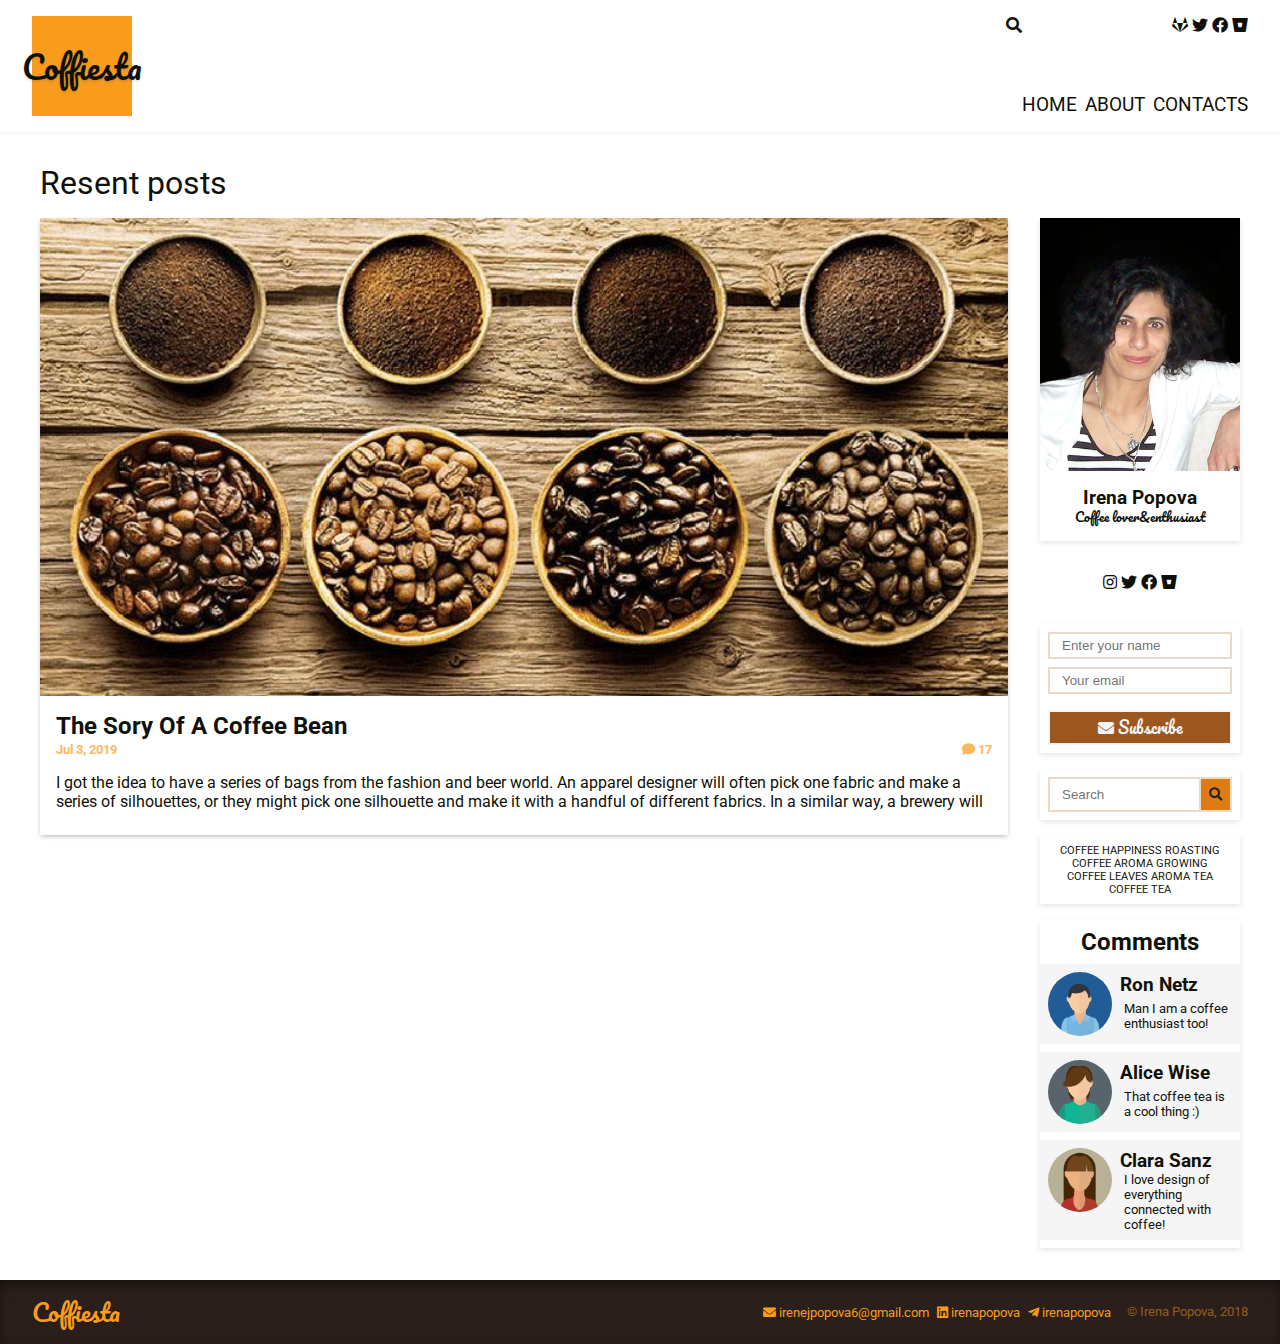
==== about.html @ 8246d7e1 "Initial Commit" ====
<!DOCTYPE html>
<html lang="uk">
  <head>
    <meta charset="UTF-8" />
    <meta name="viewport" content="width=device-width, initial-scale=1.0" />
    <meta name="description" content="In coffee we trust!" />
    <meta http-equiv="X-UA-Compatible" content="ie=edge" />
    <title>Coffiesta &bull; Blog</title>
    <link rel="stylesheet" href="css/main.css" />
    <link
      rel="stylesheet"
      href="https://cdnjs.cloudflare.com/ajax/libs/font-awesome/5.9.0/css/all.min.css"
    />
  </head>

  <body class ="single_blog">
      
        <header class="header">

          <a class="header__logo logo" href="/"></a>
          <div class="header__search">
            <a href="/">
              <i class="fa fa-search"></i>
            </a>
          </div>
          <div class="header__socials">
            <ul class="socials">
              <li>
                <a class="social" href="/">
                  <i class="fab fa-gitlab"></i>
                </a>
              </li>
              <li>
                <a class="social" href="/">
                  <i class="fab fa-twitter"></i>
                </a>
              </li>
              <li>
                <a class="social" href="/">
                  <i class="fab fa-facebook"></i>
                </a>
              </li>
              <li>
                <a
                  class="social"
                  href="https://bitbucket###"
                >
                  <i class="fab fa-bitbucket"></i>
                </a>
              </li>
            </ul>
          </div>

          <nav class="header__menu">
            <input class="header__menu__button" id="hamburger" type="checkbox" />
            <label for="hamburger"><i class="fa fa-bars"></i></label>
            <ul class="header__menu__list">
              <li>
                <a class="header__menu__item" href="index.html"> Home </a>
              </li>
              <li>
                <a class="header__menu__item" href="about.html"> About </a>
              </li>
              <li>
                <a class="header__menu__item" href="contacts.html"> Contacts </a>
              </li>
            </ul>
          </nav>
        </header>

        <div class="content">
                <main class="main">
                  <h1 class="main__title">Resent posts</h1>
                  <section class="posts">
                    <article class="post">
                      <div class="post__cover">
                        <img src="images/coffee-beans.jpg" alt="" />
                      </div>
                      <div class="post__content">
                        <h2 class="post__title">The Sory of a Coffee Bean</h2>
                        <div class="post__tooltip">
                          <h5 class="post__date">Jul 3, 2019</h5>
                          <h5 class="post__comments">
                            <i class="fa fa-comment"></i>
                            <span>17</span>
                          </h5>
                        </div>
                        <p class="post__description">
                          I got the idea to have a series of bags from the fashion and
                          beer world. An apparel designer will often pick one fabric and
                          make a series of silhouettes, or they might pick one silhouette
                          and make it with a handful of different fabrics. In a similar
                          way, a brewery will release a different design with each of
                          their styles of beer. I wanted to do the same thing with coffee
                          bags. Essentially, I wanted to create a collection that would
                          look really good displayed together as a set.
                        </p>
                      </div>
                    </article>
                </section>
            </main>

            <aside class="aside">
                    <div class="aside__top">
                      <section class="info">
                        <img class="info__photo" src="images/avatar.jpg" alt="My photo" />
                        <h3 class="info__name">Irena Popova</h3>
                        <h5 class="info__desc">Coffee lover&enthusiast</h5>
                      </section>
                    </div>
                    <div class="aside__bottom">
                      <section class="socials">
                        <ul class="socials">
                          <li>
                            <a class="social" href="/">
                              <i class="fab fa-instagram"></i>
                            </a>
                          </li>
                          <li>
                            <a class="social" href="/">
                              <i class="fab fa-twitter"></i>
                            </a>
                          </li>
                          <li>
                            <a class="social" href="/">
                              <i class="fab fa-facebook"></i>
                            </a>
                          </li>
                          <li>
            
                            <a
                              class="social"
                              href="https://bitbucket.org/irenapopova/bsa-lection-1-blog"
                            >
                              <i class="fab fa-bitbucket"></i>
                            </a>
                          </li>
                        </ul>
                      </section>
                      <section class="subscribe">
                        <form class="subscribe__form" action="/">
                          <input
                            class="subscribe__name"
                            name="name"
                            type="text"
                            placeholder="Enter your name"
                          />
                          <input
                            class="subscribe__email"
                            name="email"
                            type="email"
                            placeholder="Your email"
                          />
                          <button type="submit" class="subscribe__submit">
                            <i class="fa fa-envelope"></i>
                            <span>Subscribe</span>
                          </button>
                        </form>
                      </section>
                      <section class="search">
                        <form class="search__form" action="/">
                          <input class="search__query" type="text" placeholder="Search" />
                          <button class="search__submit" type="submit">
                            <i class="fa fa-search"></i>
                          </button>
                        </form>
                      </section>
                      <section class="tags">
                        coffee happiness roasting coffee&nbsp;aroma growing
                        coffee&nbsp;leaves aroma tea coffee&nbsp;tea
                      </section>
                      <section class="comments">
                        <h2 class="comments__title">Comments</h2>
                        <div class="comment">
                          <img
                            class="comment__avatar"
                            src="images/commentators/avatar-1.png"
                            alt="John Smith"
                          />
                          <h3 class="comment__name">Ron Netz</h3>
                          <p class="comment__content">Man I am a coffee enthusiast too!</p>
                        </div>
                        <div class="comment">
                          <img
                            class="comment__avatar"
                            src="images/commentators/avatar-2.png"
                            alt="John Smith"
                          />
                          <h3 class="comment__name">Alice Wise</h3>
                          <p class="comment__content">That coffee tea is a cool thing :)</p>
                        </div>
                        <div class="comment">
                          <img
                            class="comment__avatar"
                            src="images/commentators/avatar-3.png"
                            alt="John Smith"
                          />
                          <h3 class="comment__name">Clara Sanz</h3>
                          <p class="comment__content">I love design of everything connected with coffee!  </p>
                        </div>
                      </section>
                    </div>
                  </aside>
                </div>
                <footer class="footer">
                  <span class="footer__logo logo"></span>
                  <section class="footer__contacts">
                    <ul>
                      <li>
                        <a href="mailto:irenejpopova6@gmail.com">
                          <i class="fa fa-envelope"></i>
                          <span>
                            irenejpopova6@gmail.com
                          </span>
                        </a>
                      </li>
                      <li>
                        <a href="https://www.linkedin.com/in/irena-popova/">
                          <i class="fab fa-linkedin"></i>
                          <span>
                            irenapopova
                          </span>
                        </a>
                      </li>
                      <li>
                        <a href="https://gmail.com/irenejpopova6@gmail.com">
                          <i class="fab fa-telegram-plane"></i>
                          <span>
                            irenapopova
                          </span>
                        </a>
                      </li>
                    </ul>
                  </section>
                  <span class="footer__copy">&copy; Irena Popova, 2018</span>
                </footer>
              </body>
            </html>
---- css/main.css ----
@import url('https://fonts.googleapis.com/css?family=Pacifico|Roboto&display=swap&subset=cyrillic');

:root {
  --clr-primary: #725548;
  --clr-light-primary: #e9daca;
  --clr-dark-primary: #2a1f1b;
  --clr-accent: #40696e;
  --clr-black: #0f1108;

  --footer-height: 4rem;
}

html {
  box-sizing: border-box;

  color: var(--clr-black);
  font-size: 16px;
  font-family: 'Roboto', sans-serif;
}

*,
*::before,
*::after {
  box-sizing: inherit;
}

body,
h1,
h2,
h3,
h4,
h5,
h6,
p,
ol,
ul {
  margin: 0;
  padding: 0;
}

ul,
ol {
  list-style: none;
}

img {
  width: 100%;
  height: auto;
}

a {
  color: var(--clr-black);
}

a:hover {
  color: var(--clr-primary);
}

input,
button,
textarea {
  outline: none;
}

input {
  width: 100%;
  padding: 0.25rem 0.75rem;

  border: solid 2px var(--clr-light-primary);
  transition: border-color 0.16s;
}

input:focus {
  border-color: var(--clr-primary);
}

button {
  padding: 0.5rem;

  border: none;
  background: #ffffff;
}

body {
  min-height: calc(100vh + var(--footer-height));
  width: 100%;

  display: grid;
}

.logo {
  font-family: 'Pacifico', cursive;
  color: var(--clr-black);
  text-decoration: none;

  text-shadow: 0 2px 2px rgba(0, 0, 0, 0.1);
}

.logo::before {
  content: 'Coffiesta';
}

.socials {
  display: grid;
  grid-auto-flow: column;
  justify-items: center;
  gap: 0.25rem;
}

.header {
  grid-area: header;

  width: 100%;
  height: fit-content;

  display: grid;

  box-shadow: 0 0px 5px rgba(0, 0, 0, 0.1);
}

.header__logo {
  grid-area: logo;

  display: flex;
  justify-content: center;
  align-items: center;

  background: #f99c1d;
}

.header__search {
  grid-area: search;
  display: flex;
  justify-content: flex-end;
}

.header__menu {
  grid-area: menu;
  display: flex;
  font-size: 1.2rem;
}

.header__menu__button {
  display: none;
}

.header__menu__item {
  text-transform: uppercase;
  text-decoration: none;
}

.content {
  grid-area: content;
  display: grid;
}

.main {
  grid-area: main;
}

.main__title {
  margin-bottom: 1rem;

  font-size: 2rem;
  font-weight: normal;
}

.posts {
  display: grid;
  grid-template-columns: repeat(auto-fit, minmax(250px, 1fr));
  gap: 1rem;
}

.single_blog .post {
  max-width: initial;

}

.post {
  max-width: 500px;

  padding-bottom: 0.5rem;
  display: flex;
  flex-direction: column;

  background: #ffffff;
  box-shadow: 0 2px 5px -1px rgba(0, 0, 0, 0.3);
  cursor: pointer;
  transition: box-shadow 0.16s;
}

.post:hover {
  box-shadow: 0 4px 8px -1px rgba(0, 0, 0, 0.3);
}

.post__cover {
  flex: 1 0;

  display: flex;
  justify-content: center;
  align-items: center;
  overflow: hidden;
}

.post__cover > img {
  height: 100%;
  object-fit: cover;

  transition: transform 0.16s;
}

.post:hover img {
  transform: scale(1.02, 1.02);
}

.post__content {
  padding: 1rem;
}

.post__title {
  position: relative;
  text-transform: capitalize;
}

.post__title:hover {
  background-color: var(--clr-light-primary);
}

.post__tooltip {
  margin-top: 0.1rem;

  display: flex;
  justify-content: space-between;

  color: #f99c1d;
  opacity: 0.7;
}

.post__description {
  position: relative;
  margin-top: 1rem;

  margin-right: -1rem;
  padding-right: 1rem;
  line-height: 1.2rem;
  max-height: 2.4rem;

  overflow: hidden;
}

.post__description__read {
  display: block;
  position: absolute;
  bottom: 0rem;
  right: 1rem;

  height: 1.2rem;
  width: 4rem;

  padding: 0.2rem 0;
  display: flex;
  justify-content: flex-end;
  align-items: center;

  color: var(--clr-accent);
  font-weight: bold;
  background: linear-gradient(to left, #ffffff 70%, rgba(0, 0, 0, 0));
}

.aside {
  display: contents;
  color: var(--clr-black);
}

.aside__top {
  grid-area: aside__top;

  display: flex;
  flex-direction: column;
}

.info {
  display: grid;
}

.info__photo {
  grid-area: photo;
}

.info__name {
  grid-area: name;
}

.info__desc {
  grid-area: desc;

  font-family: 'Pacifico', cursive;
  font-weight: normal;
}

.aside__bottom {
  grid-area: aside__bottom;

  display: grid;
  grid-auto-flow: row;
  grid-auto-rows: max-content;
}

.subscribe {
  display: grid;
  gap: 0.5rem;

  padding: 0.5rem;

  box-shadow: 0 2px 5px rgba(0, 0, 0, 0.1);
}

.subscribe__form {
  display: contents;
}

.subscribe__submit {
  margin-top: 0.5rem;

  padding: 0.1rem;

  font-family: 'Pacifico', cursive;
  border: solid 2px whitesmoke;
  color: whitesmoke;
  background: #924408;
  cursor: pointer;
  opacity: 0.9;
  font-size: 1rem;

  transition: border-color 0.16s;
}

.subscribe__submit:hover {
  opacity: 1;
  border-color: var(--clr-light-primary);
}

.subscribe__submit:active {
  border-color: var(--clr-primary);
}

.search {
  display: flex;
  justify-content: center;

  padding: 0.5rem;
  box-shadow: 0 2px 5px rgba(0, 0, 0, 0.1);
}

.search__form {
  display: contents;
}

.search__submit {
  color: var(--clr-dark-primary);
  background: #de7c14;
  border: solid 2px var(--clr-light-primary);
  border-left: none;

  transition: background 0.16s, border-color 0.16s;
}

.search__submit:active {
  color: var(--clr-light-primary);
  background: var(--clr-primary);
  border-color: var(--clr-primary);
}

.tags {
  padding: 0.5rem;

  font-size: 0.7rem;
  text-align: center;
  text-transform: uppercase;

  box-shadow: 0 2px 5px rgba(0, 0, 0, 0.1);
}

.comments {
  padding: 0.5rem 0;
  display: grid;
  grid-auto-flow: row;
  row-gap: 0.5rem;

  box-shadow: 0 2px 5px rgba(0, 0, 0, 0.1);
}

.comment {
  padding: 0.5rem 0.5rem;
  display: grid;
  grid:
    'avatar name' 1.5rem
    'avatar content' 1fr /
    4rem auto;
  column-gap: 0.5rem;

  background: whitesmoke  ;
}

.comments__title {
  text-align: center;
  padding: 0 0.5rem;
}

.comment__avatar {
  grid-area: avatar;

  border-radius: 50%;
}

.comment__name {
  grid-area: name;
  align-self: end;
}

.comment__content {
  grid-area: content;
  align-self: center;

  padding-left: .25rem;

  font-size: 0.8rem;
}

.footer {
  grid-area: footer;

  height: var(--footer-height);

  display: grid;

  color: #f99c1d;

  background: var(--clr-dark-primary);
  box-shadow: inset 0 5px 15px -5px rgba(0, 0, 0, 0.8);
}

.footer__logo {
  grid-area: logo;

  color: inherit;
  font-size: 1.5rem;
}

.footer__contacts {
  grid-area: contacts;
}

.footer__contacts > ul {
  display: grid;
}

.footer__contacts a {
  color: inherit;
  text-decoration: none;
  font-size: 0.8rem;
}

.footer__copy {
  grid-area: copy;
  justify-self: end;
  align-self: center;

  font-size: 0.8rem;
  opacity: 0.5;
}

/* Mobile adjustments */
@media screen and (max-width: 768px) {

  :root {
    --footer-height: 7.5rem;
  }

  body {
    grid:
      'header' auto
      'content' 1fr
      'footer' auto;
    gap: 1rem;
  }

  .header {
    padding: 0.5rem 1.5rem;
    grid:
      'menu logo search' auto /
      1fr auto 1fr;
  }

  .header__logo {
    height: 3rem;
    width: 3rem;
    font-size: 1.5rem;
  }

  .header__search {
    align-self: center;
  }

  .header__socials {
    display: none;
  }

  .header__menu {
    z-index: 100;
    justify-content: flex-start;
    align-items: center;
  }

  .header__menu__list {
    position: fixed;
    top: 0;
    left: 0;
    height: 100%;
    min-width: 60vw;

    padding: 2rem 1rem;
    display: grid;
    grid-auto-rows: 3rem;
    align-items: center;

    background: #ffffff;
    transform: translateX(-100%);
    transition: transform 160ms linear;
    will-change: transform;
  }

  .header__menu__button + label {
    display: block;
  }

  .header__menu__button:checked + label {
    position: fixed;
    top: 0;
    left: 0;

    height: 100%;
    width: 100%;

    overflow: hidden;

    color: transparent;
    background: rgba(0, 0, 0, 0.3);
  }

  .header__menu__button:checked ~ .header__menu__list {
    transform: translateX(0);
  }

  .header__menu__item {
    display: flex;
    align-items: center;
    height: 3rem;
  }

  .content {
    grid:
      'aside__top' auto
      'main' 1fr
      'aside__bottom' auto;
    gap: 1rem;
  }

  .main__title {
    margin-bottom: 0.5rem;
  }

  .info {
    grid:
      'photo name' auto
      'photo desc' auto /
      30vw 1fr;
    column-gap: 5vw;
    justify-items: start;

    box-shadow: 0 2px 5px rgba(0, 0, 0, 0.1);
  }

  .info__name {
    align-self: end;
    font-size: 5vw;
  }

  .info__desc {
    align-self: start;
    font-size: 3vw;
  }

  .aside__bottom {
    gap: 1rem;
  }

  .subscribe {
    grid-template-columns: 1fr 1fr;
  }

  .subscribe__submit {
    grid-column: span 2;
  }

  .comment__name {
    margin-bottom: -0.5rem;
  }

  .comment__content {
    font-size: .9rem;
    padding-left: 0;
  }

  .aside__top,
  .aside__bottom,
  .main {
    padding: 0 1rem;
  }

  .footer {
    padding: 0.5rem 1.5rem;
    grid:
      'logo copy' auto
      'contacts contacts' auto /
      1fr 1fr;
  }
}

/* Desktop adjustments */
@media screen and (min-width: 769px) {

  :root {
    --footer-height: 4rem;
  }

  body {
    grid:
      'header header  header' auto
      '.....  content .....' 1fr
      'footer footer  footer' auto /
      1fr minmax(600px, 1200px) 1fr;
    gap: 2rem;
  }

  .header {
    padding: 1rem 2rem;
    grid:
      'logo search socials' 1fr
      'logo ...    menu' 1fr /
      auto 1fr auto;
  }

  .header__logo {
    height: 100px;
    width: 100px;
    font-size: 2rem;
  }

  .header__socials {
    grid-area: socials;

    display: flex;
    justify-content: flex-end;
    align-items: flex-start;
  }

  .header__menu {
    justify-content: center;
    align-items: flex-end;
  }

  .header__menu__button + label {
    display: none;
  }

  .header__menu__list {
    position: unset;

    display: grid;
    grid-auto-flow: column;
    gap: 0.5rem;
  }

  .content {
    max-width: 1200px;

    grid:
      'main aside__top' auto
      'main aside__bottom' 1fr /
      1fr 200px;
    gap: 2rem;
  }

  .aside__top {
    padding-top: 3.4rem;
  }

  .info {
    grid:
      'photo' 1fr
      '...' 1rem
      'name' auto
      'desc' auto;
    justify-items: center;

    padding: 0 0 1rem;

    box-shadow: 0 2px 5px rgba(0, 0, 0, 0.1);
  }

  .info::after {
    all: unset;
  }

  .info__photo {
    border-radius: 0;
    width: 100%;
  }

  .info__desc {
    line-height: 1rem;
  }

  .aside__bottom {
    gap: 1rem;
  }

  .subscribe {
    margin-top: 1rem;
  }

  .footer {
    padding: 0 2rem;
    grid:
      'logo ... contacts copy' /
      auto 1fr auto auto;
    gap: 1rem;
    align-items: center;
  }

  .footer__contacts {
    display: flex;
  }

  .footer__contacts > ul {
    display: grid;
    grid-auto-flow: column;
    align-items: center;
    gap: 0.5rem;
  }
}
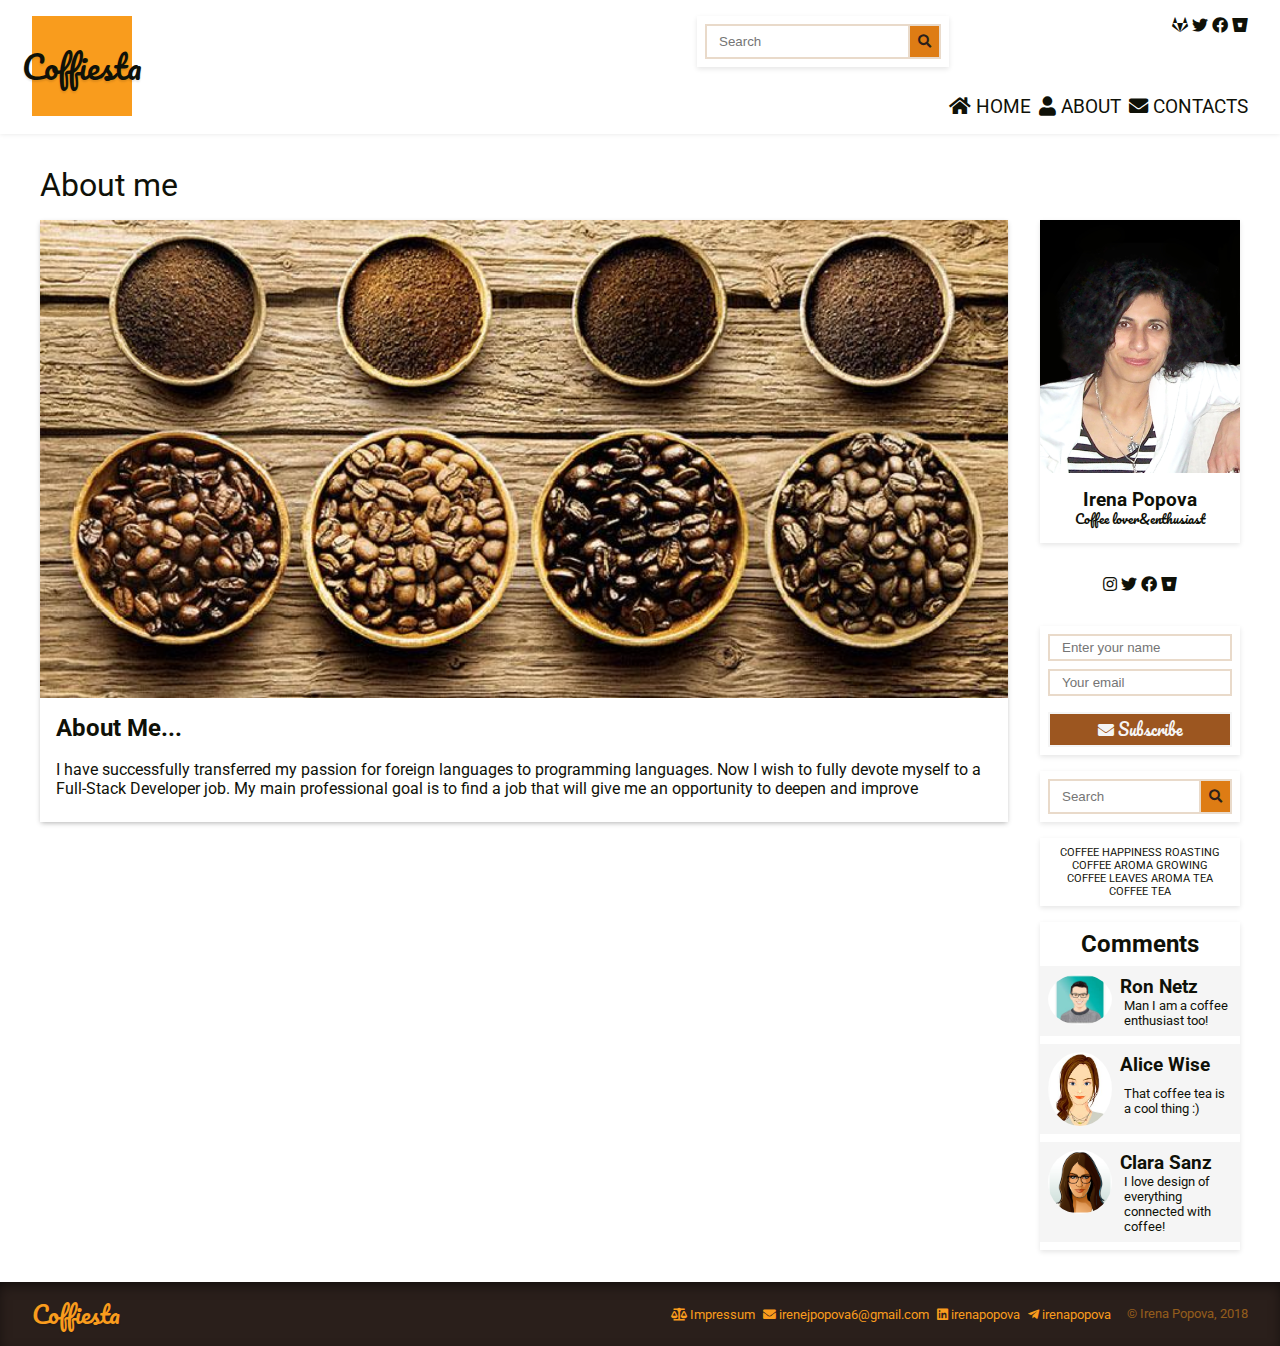
==== commit 03f0fc2f: "initial commit" ====
--- a/about.html
+++ b/about.html
@@ -1,240 +1,227 @@
 <!DOCTYPE html>
 <html lang="uk">
-  <head>
+
+<head>
     <meta charset="UTF-8" />
     <meta name="viewport" content="width=device-width, initial-scale=1.0" />
     <meta name="description" content="In coffee we trust!" />
     <meta http-equiv="X-UA-Compatible" content="ie=edge" />
     <title>Coffiesta &bull; Blog</title>
     <link rel="stylesheet" href="css/main.css" />
-    <link
-      rel="stylesheet"
-      href="https://cdnjs.cloudflare.com/ajax/libs/font-awesome/5.9.0/css/all.min.css"
-    />
-  </head>
-
-  <body class ="single_blog">
-      
-        <header class="header">
-
-          <a class="header__logo logo" href="/"></a>
-          <div class="header__search">
-            <a href="/">
-              <i class="fa fa-search"></i>
-            </a>
-          </div>
-          <div class="header__socials">
+    <link rel="stylesheet" href="https://cdnjs.cloudflare.com/ajax/libs/font-awesome/5.9.0/css/all.min.css" />
+</head>
+
+<body class="single_blog">
+
+    <header class="header">
+
+        <a class="header__logo logo" href="/"></a>
+
+        <div class="header__search">
+            <section class="search"> 
+               
+                <form class="search__form" action="/">
+                    <input class="search__query" type="text" placeholder="Search">
+                    <button class="search__submit" type="submit">
+                      <i class="fa fa-search"></i>
+                    </button>
+                  </form>
+
+            </section>
+        </div>
+
+        <div class="header__socials">
             <ul class="socials">
-              <li>
-                <a class="social" href="/">
-                  <i class="fab fa-gitlab"></i>
-                </a>
-              </li>
-              <li>
-                <a class="social" href="/">
-                  <i class="fab fa-twitter"></i>
-                </a>
-              </li>
-              <li>
-                <a class="social" href="/">
-                  <i class="fab fa-facebook"></i>
-                </a>
-              </li>
-              <li>
-                <a
-                  class="social"
-                  href="https://bitbucket###"
-                >
-                  <i class="fab fa-bitbucket"></i>
-                </a>
-              </li>
+                <li>
+                    <a class="social" href="/">
+                        <i class="fab fa-gitlab"></i>
+                    </a>
+                </li>
+                <li>
+                    <a class="social" href="/">
+                        <i class="fab fa-twitter"></i>
+                    </a>
+                </li>
+                <li>
+                    <a class="social" href="/">
+                        <i class="fab fa-facebook"></i>
+                    </a>
+                </li>
+                <li>
+                    <a class="social" href="https://bitbucket###">
+                        <i class="fab fa-bitbucket"></i>
+                    </a>
+                </li>
             </ul>
-          </div>
-
-          <nav class="header__menu">
+        </div>
+
+        <nav class="header__menu">
             <input class="header__menu__button" id="hamburger" type="checkbox" />
             <label for="hamburger"><i class="fa fa-bars"></i></label>
             <ul class="header__menu__list">
-              <li>
-                <a class="header__menu__item" href="index.html"> Home </a>
-              </li>
-              <li>
-                <a class="header__menu__item" href="about.html"> About </a>
-              </li>
-              <li>
-                <a class="header__menu__item" href="contacts.html"> Contacts </a>
-              </li>
+                <li>
+                        <i class="fa fa-home "></i>
+                    <a class="header__menu__item" href="index.html"> Home </a>
+                </li>
+                <li>
+                        <i class="fa fa-user "></i>
+                    <a class="header__menu__item" href="about.html"> About </a>
+                </li>
+                <li>
+                        <i class="fa fa-envelope "></i>
+                    <a class="header__menu__item" href="contacts.html"> Contacts </a>
+                </li>
             </ul>
-          </nav>
-        </header>
-
-        <div class="content">
-                <main class="main">
-                  <h1 class="main__title">Resent posts</h1>
-                  <section class="posts">
-                    <article class="post">
-                      <div class="post__cover">
+        </nav>
+    </header>
+
+    <div class="content">
+        <main class="main">
+            <h1 class="main__title">About me</h1>
+            <section class="posts">
+                <article class="post">
+                    <div class="post__cover">
                         <img src="images/coffee-beans.jpg" alt="" />
-                      </div>
-                      <div class="post__content">
-                        <h2 class="post__title">The Sory of a Coffee Bean</h2>
+                    </div>
+                    <div class="post__content">
+                        <h2 class="post__title">About me...</h2>
                         <div class="post__tooltip">
-                          <h5 class="post__date">Jul 3, 2019</h5>
-                          <h5 class="post__comments">
-                            <i class="fa fa-comment"></i>
-                            <span>17</span>
-                          </h5>
+                            
+                            <h5 class="post__comments">
+                                
+                        
                         </div>
                         <p class="post__description">
-                          I got the idea to have a series of bags from the fashion and
-                          beer world. An apparel designer will often pick one fabric and
-                          make a series of silhouettes, or they might pick one silhouette
-                          and make it with a handful of different fabrics. In a similar
-                          way, a brewery will release a different design with each of
-                          their styles of beer. I wanted to do the same thing with coffee
-                          bags. Essentially, I wanted to create a collection that would
-                          look really good displayed together as a set.
+                                I have successfully transferred my passion for foreign languages to programming languages. Now I wish to fully devote myself to a Full-Stack Developer job. My main professional goal is to find a job that will give me an opportunity to deepen and improve previously acquired programming skills, engage in interesting and creative projects and raise my qualifications. My current focus is on boosting my React knowledge. I am a Full-Stack (MERN) Developer - JavaScript, ES6, Node JS, React JS, Express JS, MongoDB, HTML5 & CSS/SASS.
+                                I am interested in gaining solid knowledge in React, Mongo DB, Docker. Jasmine,
                         </p>
-                      </div>
-                    </article>
-                </section>
-            </main>
-
-            <aside class="aside">
-                    <div class="aside__top">
-                      <section class="info">
-                        <img class="info__photo" src="images/avatar.jpg" alt="My photo" />
-                        <h3 class="info__name">Irena Popova</h3>
-                        <h5 class="info__desc">Coffee lover&enthusiast</h5>
-                      </section>
-                    </div>
-                    <div class="aside__bottom">
-                      <section class="socials">
-                        <ul class="socials">
-                          <li>
+                    </div>
+                </article>
+            </section>
+        </main>
+
+        <aside class="aside">
+            <div class="aside__top">
+                <section class="info">
+                    <img class="info__photo" src="images/avatar.jpg" alt="My photo" />
+                    <h3 class="info__name">Irena Popova</h3>
+                    <h5 class="info__desc">Coffee lover&enthusiast</h5>
+                </section>
+            </div>
+            <div class="aside__bottom">
+                <section class="socials">
+                    <ul class="socials">
+                        <li>
                             <a class="social" href="/">
-                              <i class="fab fa-instagram"></i>
-                            </a>
-                          </li>
-                          <li>
+                                <i class="fab fa-instagram"></i>
+                            </a>
+                        </li>
+                        <li>
                             <a class="social" href="/">
-                              <i class="fab fa-twitter"></i>
-                            </a>
-                          </li>
-                          <li>
+                                <i class="fab fa-twitter"></i>
+                            </a>
+                        </li>
+                        <li>
                             <a class="social" href="/">
-                              <i class="fab fa-facebook"></i>
-                            </a>
-                          </li>
-                          <li>
-            
-                            <a
-                              class="social"
-                              href="https://bitbucket.org/irenapopova/bsa-lection-1-blog"
-                            >
-                              <i class="fab fa-bitbucket"></i>
-                            </a>
-                          </li>
-                        </ul>
-                      </section>
-                      <section class="subscribe">
-                        <form class="subscribe__form" action="/">
-                          <input
-                            class="subscribe__name"
-                            name="name"
-                            type="text"
-                            placeholder="Enter your name"
-                          />
-                          <input
-                            class="subscribe__email"
-                            name="email"
-                            type="email"
-                            placeholder="Your email"
-                          />
-                          <button type="submit" class="subscribe__submit">
+                                <i class="fab fa-facebook"></i>
+                            </a>
+                        </li>
+                        <li>
+
+                            <a class="social" href="https://bitbucket.org/irenapopova/bsa-lection-1-blog">
+                                <i class="fab fa-bitbucket"></i>
+                            </a>
+                        </li>
+                    </ul>
+                </section>
+                <section class="subscribe">
+                    <form class="subscribe__form" action="/">
+                        <input class="subscribe__name" name="name" type="text" placeholder="Enter your name" />
+                        <input class="subscribe__email" name="email" type="email" placeholder="Your email" />
+                        <button type="submit" class="subscribe__submit">
                             <i class="fa fa-envelope"></i>
                             <span>Subscribe</span>
-                          </button>
-                        </form>
-                      </section>
-                      <section class="search">
-                        <form class="search__form" action="/">
-                          <input class="search__query" type="text" placeholder="Search" />
-                          <button class="search__submit" type="submit">
+                        </button>
+                    </form>
+                </section>
+                <section class="search">
+                    <form class="search__form" action="/">
+                        <input class="search__query" type="text" placeholder="Search" />
+                        <button class="search__submit" type="submit">
                             <i class="fa fa-search"></i>
-                          </button>
-                        </form>
-                      </section>
-                      <section class="tags">
-                        coffee happiness roasting coffee&nbsp;aroma growing
-                        coffee&nbsp;leaves aroma tea coffee&nbsp;tea
-                      </section>
-                      <section class="comments">
-                        <h2 class="comments__title">Comments</h2>
-                        <div class="comment">
-                          <img
-                            class="comment__avatar"
-                            src="images/commentators/avatar-1.png"
-                            alt="John Smith"
-                          />
-                          <h3 class="comment__name">Ron Netz</h3>
-                          <p class="comment__content">Man I am a coffee enthusiast too!</p>
-                        </div>
-                        <div class="comment">
-                          <img
-                            class="comment__avatar"
-                            src="images/commentators/avatar-2.png"
-                            alt="John Smith"
-                          />
-                          <h3 class="comment__name">Alice Wise</h3>
-                          <p class="comment__content">That coffee tea is a cool thing :)</p>
-                        </div>
-                        <div class="comment">
-                          <img
-                            class="comment__avatar"
-                            src="images/commentators/avatar-3.png"
-                            alt="John Smith"
-                          />
-                          <h3 class="comment__name">Clara Sanz</h3>
-                          <p class="comment__content">I love design of everything connected with coffee!  </p>
-                        </div>
-                      </section>
-                    </div>
-                  </aside>
-                </div>
-                <footer class="footer">
-                  <span class="footer__logo logo"></span>
-                  <section class="footer__contacts">
-                    <ul>
-                      <li>
-                        <a href="mailto:irenejpopova6@gmail.com">
-                          <i class="fa fa-envelope"></i>
-                          <span>
+                        </button>
+                    </form>
+                </section>
+                <section class="tags">
+                    coffee happiness roasting coffee&nbsp;aroma growing
+                    coffee&nbsp;leaves aroma tea coffee&nbsp;tea
+                </section>
+                <section class="comments">
+                    <h2 class="comments__title">Comments</h2>
+                    <div class="comment">
+                        <img class="comment__avatar" src="images/commentators/avatar2.png" alt="Ron Netz" />
+                        <h3 class="comment__name">Ron Netz</h3>
+                        <p class="comment__content">Man I am a coffee enthusiast too!</p>
+                    </div>
+                    <div class="comment">
+                        <img class="comment__avatar" src="images/commentators/avatar5.png" alt="Alice Wise" />
+                        <h3 class="comment__name">Alice Wise</h3>
+                        <p class="comment__content">That coffee tea is a cool thing :)</p>
+                    </div>
+                    <div class="comment">
+                        <img class="comment__avatar" src="images/commentators/avatar4.png" alt="Clara Sanz" />
+                        <h3 class="comment__name">Clara Sanz</h3>
+                        <p class="comment__content">I love design of everything connected with coffee! </p>
+                    </div>
+                </section>
+            </div>
+        </aside>
+    </div>
+    
+    <footer class="footer">
+        <span class="footer__logo logo"></span>
+        <section class="footer__contacts">
+            <ul>
+              <li>
+               <a href="impressum.html">
+                 <i class="fa fa-balance-scale "></i>
+                      <span>
+                        Impressum
+                       </span>
+                      </a>
+                  </li>
+               
+
+             <li>
+                    <a href="mailto:irenejpopova6@gmail.com">
+                        <i class="fa fa-envelope"></i>
+                        <span>
                             irenejpopova6@gmail.com
-                          </span>
-                        </a>
-                      </li>
-                      <li>
-                        <a href="https://www.linkedin.com/in/irena-popova/">
-                          <i class="fab fa-linkedin"></i>
-                          <span>
+                        </span>
+                    </a>
+                </li>
+
+                <li>
+                    <a href="https://www.linkedin.com/in/irena-popova/">
+                        <i class="fab fa-linkedin"></i>
+                        <span>
                             irenapopova
-                          </span>
-                        </a>
-                      </li>
-                      <li>
-                        <a href="https://gmail.com/irenejpopova6@gmail.com">
-                          <i class="fab fa-telegram-plane"></i>
-                          <span>
+                        </span>
+                    </a>
+                </li>
+
+                <li>
+                    <a href="https://gmail.com/irenejpopova6@gmail.com">
+                        <i class="fab fa-telegram-plane"></i>
+                        <span>
                             irenapopova
-                          </span>
-                        </a>
-                      </li>
-                    </ul>
-                  </section>
-                  <span class="footer__copy">&copy; Irena Popova, 2018</span>
-                </footer>
-              </body>
-            </html>
-            
-            +                        </span>
+                    </a>
+                </li>
+            </ul>
+        </section>
+        <span class="footer__copy">&copy; Irena Popova, 2018</span>
+    </footer>
+</body>
+
+</html>--- a/css/main.css
+++ b/css/main.css
@@ -176,12 +176,10 @@
 
 }
 
-.post {
-  max-width: 500px;
-
+.contact_form {
   padding-bottom: 0.5rem;
-  display: flex;
-  flex-direction: column;
+  display: block;
+  position: relative;
 
   background: #ffffff;
   box-shadow: 0 2px 5px -1px rgba(0, 0, 0, 0.3);
@@ -189,137 +187,8 @@
   transition: box-shadow 0.16s;
 }
 
-.post:hover {
-  box-shadow: 0 4px 8px -1px rgba(0, 0, 0, 0.3);
-}
-
-.post__cover {
-  flex: 1 0;
-
-  display: flex;
-  justify-content: center;
-  align-items: center;
-  overflow: hidden;
-}
-
-.post__cover > img {
-  height: 100%;
-  object-fit: cover;
-
-  transition: transform 0.16s;
-}
-
-.post:hover img {
-  transform: scale(1.02, 1.02);
-}
-
-.post__content {
-  padding: 1rem;
-}
-
-.post__title {
-  position: relative;
-  text-transform: capitalize;
-}
-
-.post__title:hover {
-  background-color: var(--clr-light-primary);
-}
-
-.post__tooltip {
-  margin-top: 0.1rem;
-
-  display: flex;
-  justify-content: space-between;
-
-  color: #f99c1d;
-  opacity: 0.7;
-}
-
-.post__description {
-  position: relative;
-  margin-top: 1rem;
-
-  margin-right: -1rem;
-  padding-right: 1rem;
-  line-height: 1.2rem;
-  max-height: 2.4rem;
-
-  overflow: hidden;
-}
-
-.post__description__read {
+.contact_form__content button {
   display: block;
-  position: absolute;
-  bottom: 0rem;
-  right: 1rem;
-
-  height: 1.2rem;
-  width: 4rem;
-
-  padding: 0.2rem 0;
-  display: flex;
-  justify-content: flex-end;
-  align-items: center;
-
-  color: var(--clr-accent);
-  font-weight: bold;
-  background: linear-gradient(to left, #ffffff 70%, rgba(0, 0, 0, 0));
-}
-
-.aside {
-  display: contents;
-  color: var(--clr-black);
-}
-
-.aside__top {
-  grid-area: aside__top;
-
-  display: flex;
-  flex-direction: column;
-}
-
-.info {
-  display: grid;
-}
-
-.info__photo {
-  grid-area: photo;
-}
-
-.info__name {
-  grid-area: name;
-}
-
-.info__desc {
-  grid-area: desc;
-
-  font-family: 'Pacifico', cursive;
-  font-weight: normal;
-}
-
-.aside__bottom {
-  grid-area: aside__bottom;
-
-  display: grid;
-  grid-auto-flow: row;
-  grid-auto-rows: max-content;
-}
-
-.subscribe {
-  display: grid;
-  gap: 0.5rem;
-
-  padding: 0.5rem;
-
-  box-shadow: 0 2px 5px rgba(0, 0, 0, 0.1);
-}
-
-.subscribe__form {
-  display: contents;
-}
-
-.subscribe__submit {
   margin-top: 0.5rem;
 
   padding: 0.1rem;
@@ -335,6 +204,181 @@
   transition: border-color 0.16s;
 }
 
+.contact_form .contact_form__content {
+  position: absolute;
+  top: 50px;
+  left: 300px;
+  right: 300px;
+}
+
+.contact_form__content > * {
+  display: block;
+  font-size: 1.3em;
+  margin-bottom: 10px;
+  width: 100%;
+}
+
+
+
+.post {
+  max-width: 500px;
+
+  padding-bottom: 0.5rem;
+  display: flex;
+  flex-direction: column;
+
+  background: #ffffff;
+  box-shadow: 0 2px 5px -1px rgba(0, 0, 0, 0.3);
+  cursor: pointer;
+  transition: box-shadow 0.16s;
+}
+
+.post:hover {
+  box-shadow: 0 4px 8px -1px rgba(0, 0, 0, 0.3);
+}
+
+.post__cover {
+  flex: 1 0;
+
+  display: flex;
+  justify-content: center;
+  align-items: center;
+  overflow: hidden;
+}
+
+.post__cover > img {
+  height: 100%;
+  object-fit: cover;
+
+  transition: transform 0.16s;
+}
+
+.post:hover img {
+  transform: scale(1.02, 1.02);
+}
+
+.post__content {
+  padding: 1rem;
+}
+
+.post__title {
+  position: relative;
+  text-transform: capitalize;
+}
+
+.post__title:hover {
+  background-color: var(--clr-light-primary);
+}
+
+.post__tooltip {
+  margin-top: 0.1rem;
+
+  display: flex;
+  justify-content: space-between;
+
+  color: #f99c1d;
+  opacity: 0.7;
+}
+
+.post__description {
+  position: relative;
+  margin-top: 1rem;
+
+  margin-right: -1rem;
+  padding-right: 1rem;
+  line-height: 1.2rem;
+  max-height: 2.4rem;
+
+  overflow: hidden;
+}
+
+.post__description__read {
+  display: block;
+  position: absolute;
+  bottom: 0rem;
+  right: 1rem;
+
+  height: 1.2rem;
+  width: 4rem;
+
+  padding: 0.2rem 0;
+  display: flex;
+  justify-content: flex-end;
+  align-items: center;
+
+  color: var(--clr-accent);
+  font-weight: bold;
+  background: linear-gradient(to left, #ffffff 70%, rgba(0, 0, 0, 0));
+}
+
+.aside {
+  display: contents;
+  color: var(--clr-black);
+}
+
+.aside__top {
+  grid-area: aside__top;
+
+  display: flex;
+  flex-direction: column;
+}
+
+.info {
+  display: grid;
+}
+
+.info__photo {
+  grid-area: photo;
+}
+
+.info__name {
+  grid-area: name;
+}
+
+.info__desc {
+  grid-area: desc;
+
+  font-family: 'Pacifico', cursive;
+  font-weight: normal;
+}
+
+.aside__bottom {
+  grid-area: aside__bottom;
+
+  display: grid;
+  grid-auto-flow: row;
+  grid-auto-rows: max-content;
+}
+
+.subscribe {
+  display: grid;
+  gap: 0.5rem;
+
+  padding: 0.5rem;
+
+  box-shadow: 0 2px 5px rgba(0, 0, 0, 0.1);
+}
+
+.subscribe__form {
+  display: contents;
+}
+
+.subscribe__submit {
+  margin-top: 0.5rem;
+
+  padding: 0.1rem;
+
+  font-family: 'Pacifico', cursive;
+  border: solid 2px whitesmoke;
+  color: whitesmoke;
+  background: #924408;
+  cursor: pointer;
+  opacity: 0.9;
+  font-size: 1rem;
+
+  transition: border-color 0.16s;
+}
+
 .subscribe__submit:hover {
   opacity: 1;
   border-color: var(--clr-light-primary);
